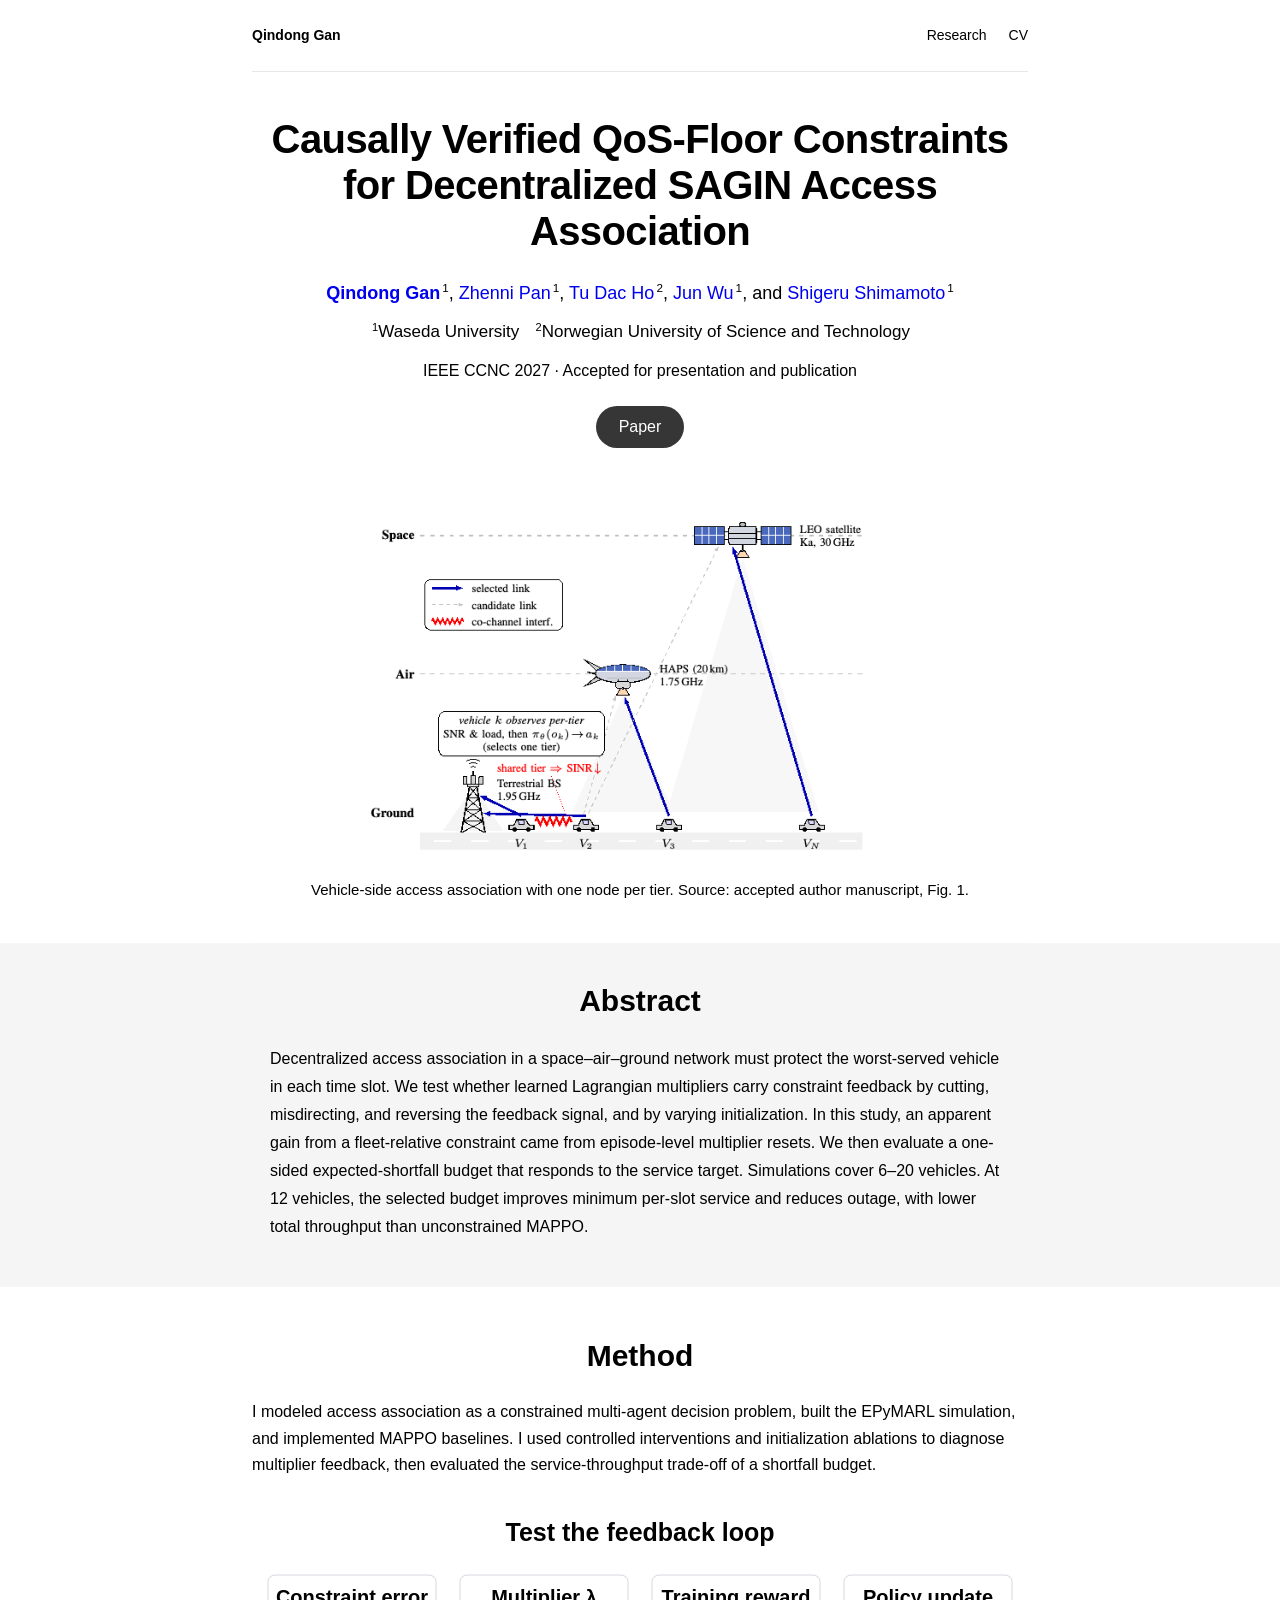
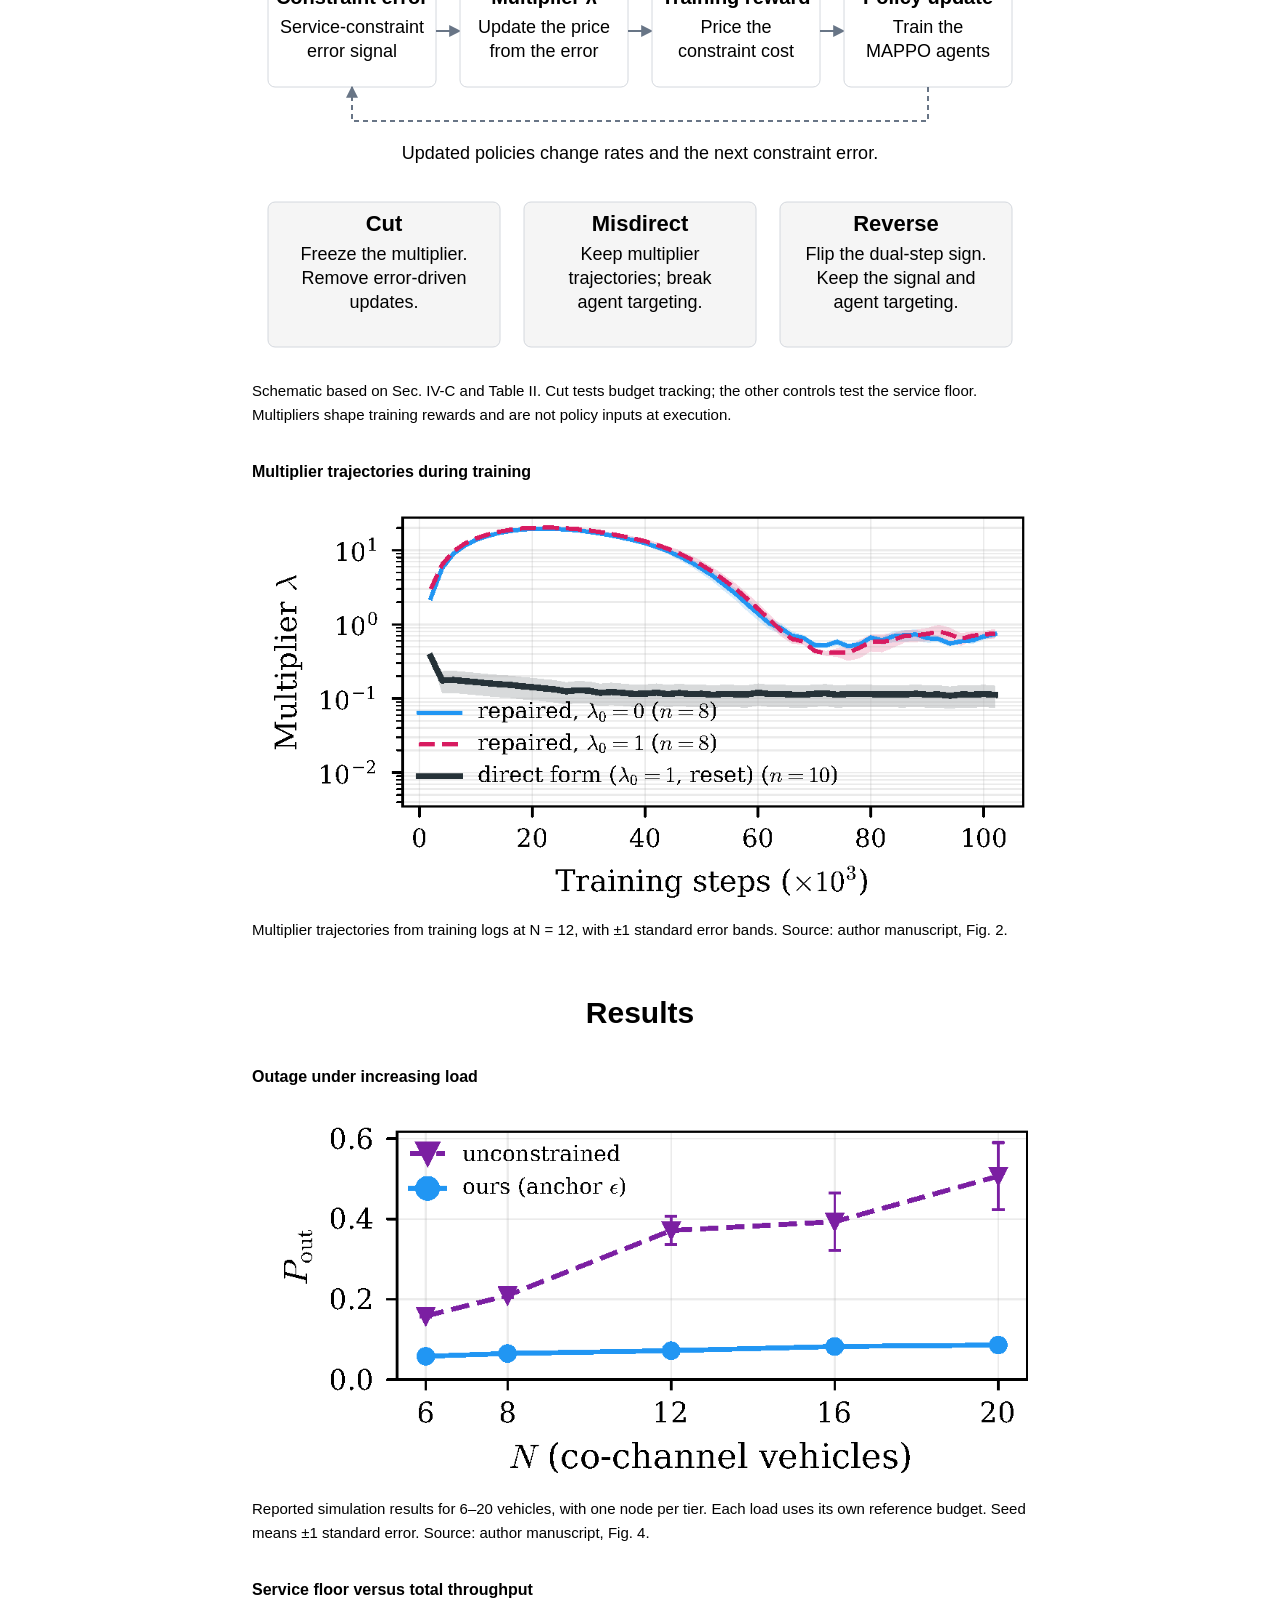
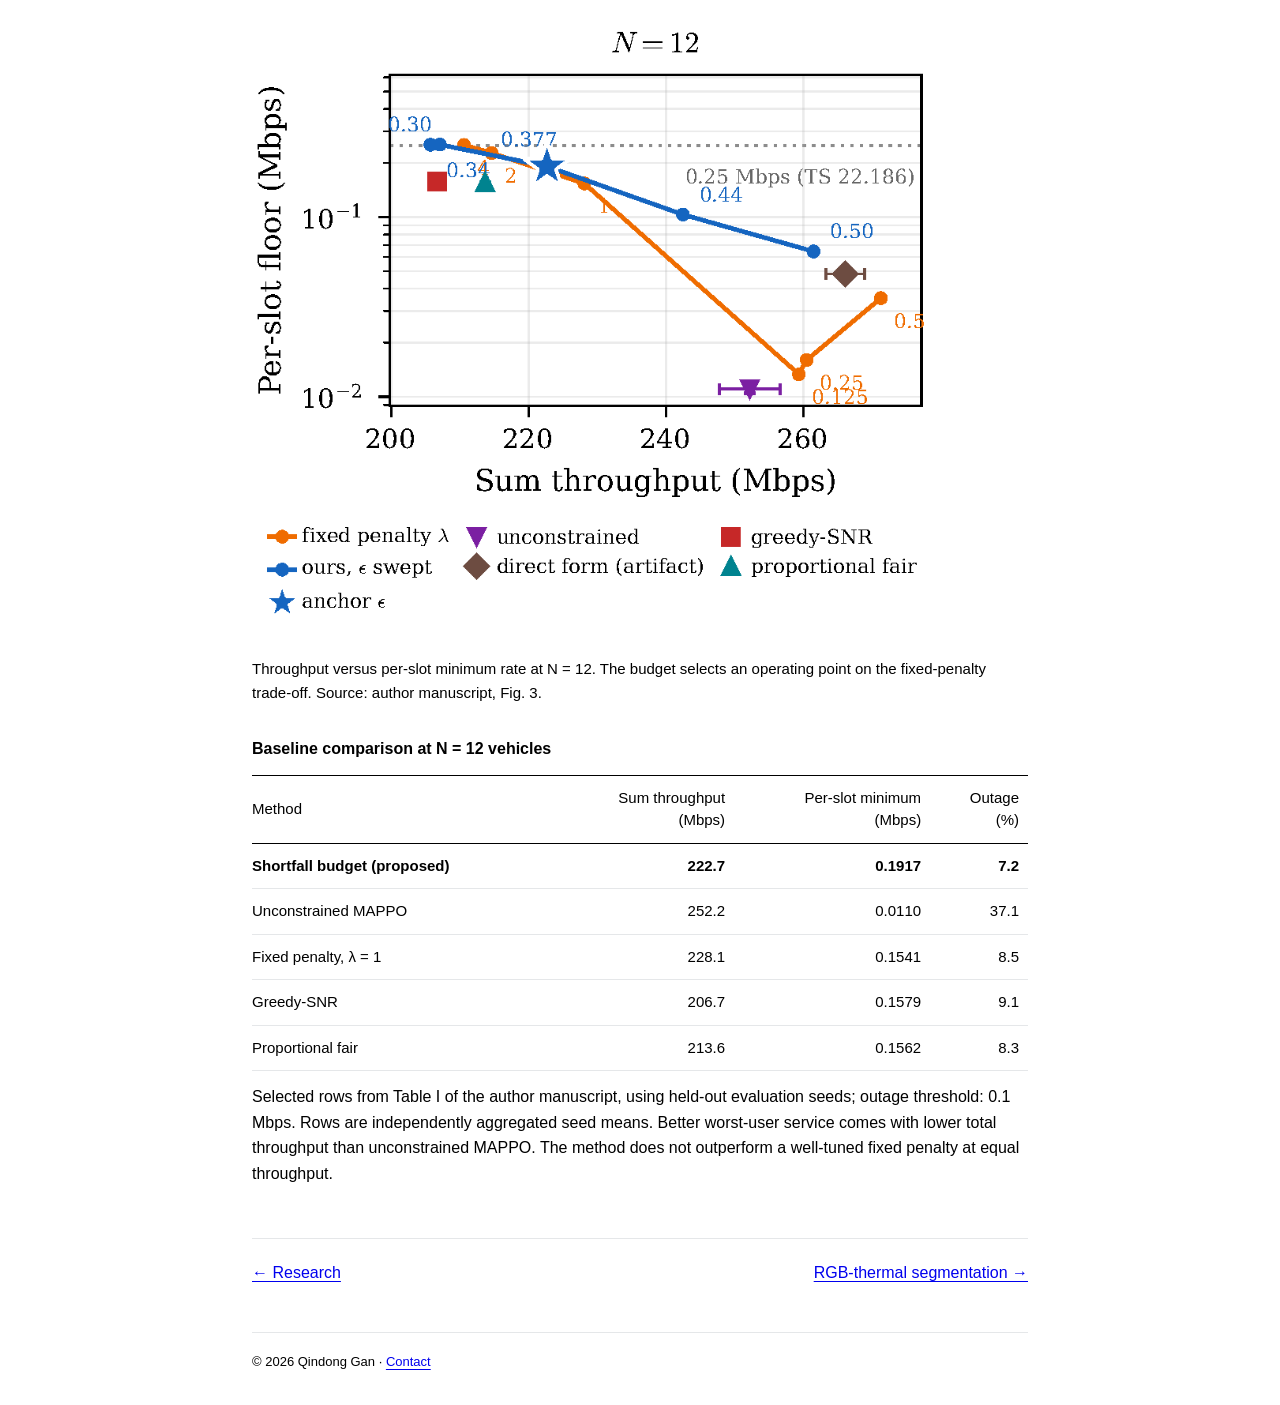
==== projects/constraint-feedback.html @ e1d9bfa5 "Publish Qindong Gan's Website" ====
<!DOCTYPE html>
<html lang="en">
<head>
<meta charset="utf-8">
<meta name="viewport" content="width=device-width, initial-scale=1">
<meta name="description" content="Qindong Gan's accepted IEEE CCNC 2027 study tests constraint feedback in multi-agent learning and evaluates a one-sided service-shortfall budget for SAGIN access association.">
<title>Causally Verified QoS-Floor Constraints for Decentralized SAGIN Access Association | Qindong Gan's Website</title>
<link rel="icon" href="../assets/favicon.svg" type="image/svg+xml">
<meta property="og:type" content="website">
<meta property="og:locale" content="en_US">
<meta property="og:title" content="Causally Verified QoS-Floor Constraints for Decentralized SAGIN Access Association | Qindong Gan's Website">
<meta property="og:description" content="Qindong Gan's accepted IEEE CCNC 2027 study tests constraint feedback in multi-agent learning and evaluates a one-sided service-shortfall budget for SAGIN access association.">
<meta property="og:url" content="https://ganqindong.github.io/projects/constraint-feedback.html">
<meta property="og:image" content="https://ganqindong.github.io/assets/projects/ccnc-system.png">
<meta property="og:image:alt" content="Satellite, aerial, and ground access links in the SAGIN simulation">
<meta property="og:image:width" content="720">
<meta property="og:image:height" content="450">
<link rel="stylesheet" href="../assets/site.css?v=20261008-polish">
</head>
<body>
<a class="skip-link" href="#project-content">Skip to project</a>
<div class="page detail-page">
<nav class="site-nav" aria-label="Main navigation"><a class="home-link" href="../">Qindong Gan</a><div class="nav-links"><a href="../#research">Research</a><a href="../Qindong_Gan_CV.pdf">CV</a></div></nav>
<main id="project-content">
<article class="project" id="ccnc-project" aria-labelledby="ccnc-title">
<header class="project-hero">
<h1 id="ccnc-title">Causally Verified QoS-Floor Constraints for Decentralized SAGIN Access Association</h1>
<p class="authors"><a href="../"><strong>Qindong Gan</strong></a><sup>1</sup>, <a href="https://www.csce.waseda.ac.jp/teacher/zhenni-pan">Zhenni Pan</a><sup>1</sup>, <a href="https://www.ntnu.edu/employees/tu.d.ho">Tu Dac Ho</a><sup>2</sup>, <a href="https://waseda.elsevierpure.com/ja/persons/jun-wu/">Jun Wu</a><sup>1</sup>, and <a href="https://www.shimamotolab.sci.waseda.ac.jp/shigeru-shimamoto/">Shigeru Shimamoto</a><sup>1</sup></p>
<p class="institutions"><sup>1</sup>Waseda University &nbsp; <sup>2</sup>Norwegian University of Science and Technology</p>
<p class="meta">IEEE CCNC 2027 · Accepted for presentation and publication</p>
<nav class="project-links" aria-label="Paper resources"><a href="../papers/ccnc2027-author-manuscript.pdf">Paper</a></nav>
</header>
<figure class="visual network project-teaser"><a href="../assets/projects/ccnc-system.png" aria-label="Enlarge the SAGIN system diagram"><img src="../assets/projects/ccnc-system.png" alt="Vehicles choose between a LEO satellite, an aerial platform, and a terrestrial base station; vehicles sharing a tier interfere." width="720" height="450"></a><figcaption>Vehicle-side access association with one node per tier. Source: accepted author manuscript, Fig. 1.</figcaption></figure>
<section class="abstract-band" aria-labelledby="abstract"><div class="abstract-inner">
<h2 id="abstract">Abstract</h2>
<p>Decentralized access association in a space–air–ground network must protect the worst-served vehicle in each time slot. We test whether learned Lagrangian multipliers carry constraint feedback by cutting, misdirecting, and reversing the feedback signal, and by varying initialization. In this study, an apparent gain from a fleet-relative constraint came from episode-level multiplier resets. We then evaluate a one-sided expected-shortfall budget that responds to the service target. Simulations cover 6–20 vehicles. At 12 vehicles, the selected budget improves minimum per-slot service and reduces outage, with lower total throughput than unconstrained MAPPO.</p>
</div></section>
<section class="project-section" aria-labelledby="method">
<h2 id="method">Method</h2>
<p>I modeled access association as a constrained multi-agent decision problem, built the EPyMARL simulation, and implemented MAPPO baselines. I used controlled interventions and initialization ablations to diagnose multiplier feedback, then evaluated the service-throughput trade-off of a shortfall budget.</p>
<figure class="visual"><a href="../assets/projects/ccnc-feedback-workflow.svg" aria-label="Enlarge the constraint-feedback schematic"><picture><source media="(max-width: 560px)" srcset="../assets/projects/ccnc-feedback-workflow-mobile.svg" width="380" height="930"><img src="../assets/projects/ccnc-feedback-workflow.svg" alt="Constraint errors update multiplier prices, which shape training rewards and policy updates. Cut removes error-driven updates; Misdirect breaks agent targeting while preserving multiplier trajectories; Reverse flips the dual-step sign." width="776" height="456"></picture></a><figcaption>Schematic based on Sec. IV-C and Table II. Cut tests budget tracking; the other controls test the service floor. Multipliers shape training rewards and are not policy inputs at execution.</figcaption></figure>
<figure class="visual"><span class="visual-label">Multiplier trajectories during training</span><a href="../assets/projects/ccnc-feedback.png" aria-label="Enlarge multiplier trajectories"><img src="../assets/projects/ccnc-feedback.png" loading="lazy" alt="Training-log multiplier trajectories for two initializations of the repaired mechanism and the direct formulation." width="1066" height="558"></a><figcaption>Multiplier trajectories from training logs at N = 12, with ±1 standard error bands. Source: author manuscript, Fig. 2.</figcaption></figure>
</section>
<section class="project-section" aria-labelledby="results">
<h2 id="results">Results</h2>
<figure class="visual"><span class="visual-label">Outage under increasing load</span><a href="../assets/projects/ccnc-outage.png" aria-label="Enlarge outage versus vehicle count"><img src="../assets/projects/ccnc-outage.png" loading="lazy" alt="Reported outage at a 0.1 Mbps threshold for 6 to 20 vehicles, comparing unconstrained MAPPO with the shortfall-budget policy; error bars show one standard error." width="1070" height="525"></a><figcaption>Reported simulation results for 6–20 vehicles, with one node per tier. Each load uses its own reference budget. Seed means ±1 standard error. Source: author manuscript, Fig. 4.</figcaption></figure>
<figure class="visual"><span class="visual-label">Service floor versus total throughput</span><a href="../assets/projects/ccnc-tradeoff.png" aria-label="Enlarge the throughput and service-floor trade-off"><img src="../assets/projects/ccnc-tradeoff.png" loading="lazy" alt="Sum throughput versus per-slot minimum rate, comparing budget settings, fixed penalties, unconstrained MAPPO, greedy SNR, and proportional fairness at 12 vehicles." width="983" height="795"></a><figcaption>Throughput versus per-slot minimum rate at N = 12. The budget selects an operating point on the fixed-penalty trade-off. Source: author manuscript, Fig. 3.</figcaption></figure>
<div id="ccnc-results" class="result-table-wrap"><table class="result-table ccnc-table"><caption>Baseline comparison at N = 12 vehicles</caption><thead><tr><th scope="col">Method</th><th scope="col">Sum throughput<br>(Mbps)</th><th scope="col">Per-slot minimum<br>(Mbps)</th><th scope="col">Outage<br>(%)</th></tr></thead><tbody>
<tr class="focus-row"><th scope="row">Shortfall budget (proposed)</th><td data-label="Throughput (Mbps)">222.7</td><td data-label="Per-slot min. (Mbps)">0.1917</td><td data-label="Outage (%)">7.2</td></tr>
<tr><th scope="row">Unconstrained MAPPO</th><td data-label="Throughput (Mbps)">252.2</td><td data-label="Per-slot min. (Mbps)">0.0110</td><td data-label="Outage (%)">37.1</td></tr>
<tr><th scope="row">Fixed penalty, λ = 1</th><td data-label="Throughput (Mbps)">228.1</td><td data-label="Per-slot min. (Mbps)">0.1541</td><td data-label="Outage (%)">8.5</td></tr>
<tr><th scope="row">Greedy-SNR</th><td data-label="Throughput (Mbps)">206.7</td><td data-label="Per-slot min. (Mbps)">0.1579</td><td data-label="Outage (%)">9.1</td></tr>
<tr><th scope="row">Proportional fair</th><td data-label="Throughput (Mbps)">213.6</td><td data-label="Per-slot min. (Mbps)">0.1562</td><td data-label="Outage (%)">8.3</td></tr>
</tbody></table></div>
<p class="result-note">Selected rows from Table I of the author manuscript, using held-out evaluation seeds; outage threshold: 0.1 Mbps. Rows are independently aggregated seed means. Better worst-user service comes with lower total throughput than unconstrained MAPPO. The method does not outperform a well-tuned fixed penalty at equal throughput.</p>

</section>
</article>
<nav class="detail-next" aria-label="More projects"><a href="../#research">← Research</a><a href="rgb-thermal.html">RGB-thermal segmentation →</a></nav>
</main>
<footer><p>© 2026 Qindong Gan · <a href="mailto:ganqindong@fuji.waseda.jp">Contact</a></p></footer>
</div>
</body>
</html>
---- assets/site.css ----
:root{color-scheme:light;--ink:#000;--muted:var(--ink);--link:#0000ee;--rule:#e5e7e9}
*{box-sizing:border-box}
html{scroll-behavior:auto}
body{margin:0;background:#fff;color:var(--ink);font:16px/1.65 Arial,Helvetica,sans-serif;-webkit-font-smoothing:antialiased}
a{color:var(--link);text-decoration:underline;text-underline-offset:3px}
a:hover{text-decoration-thickness:2px}
a:focus-visible{outline:2px solid var(--link);outline-offset:5px}
img{display:block;max-width:100%;height:auto}
p{margin:0 0 14px}
h1,h2{font-family:Arial,Helvetica,sans-serif;font-weight:700;font-style:normal}
em,i{font-style:normal}
strong{font-weight:700}
h1{margin:0 0 12px;font-size:32px;line-height:1.25;letter-spacing:-.3px}
h2{margin:0 0 22px;font-size:24px;line-height:1.25;letter-spacing:0}
h3{margin:0 0 7px;font-size:18px;line-height:1.45;font-weight:600}
section{margin:0 0 50px;scroll-margin-top:28px}
.page{width:100%;max-width:840px;margin:auto;padding:0 32px}
.site-nav{display:flex;justify-content:space-between;align-items:center;gap:20px;padding:24px 0;font-size:14px}
.site-nav .home-link{color:var(--ink);font-weight:700;white-space:nowrap}
.site-nav a,.project-row h3 a{text-decoration:none}
.site-nav a:hover,.project-row h3 a:hover,.project-row h3 a:focus-visible{text-decoration:underline}
.nav-links{display:flex;flex-wrap:wrap;gap:22px}
.nav-links a{color:var(--ink)}
.skip-link{position:absolute;left:16px;top:-80px;background:#fff;padding:10px;z-index:20}
.skip-link:focus{top:8px}
.intro{display:grid;grid-template-columns:minmax(0,1fr) 182px;gap:40px;align-items:start;padding:28px 0 38px}
.role{font-size:16px;color:var(--muted);margin-bottom:15px}
.bio p{line-height:1.65}
.bio a{white-space:nowrap}
.availability{font-size:16px;color:var(--muted)}
.contact-links{display:flex;flex-wrap:wrap;gap:0;font-size:16px;margin-top:18px}
.contact-links a+a::before{content:"/";display:inline-block;color:var(--ink);margin:0 12px}
.portrait{width:182px;height:208px;overflow:hidden;margin-top:5px;border-radius:3px}
.portrait img{width:100%;height:100%;object-fit:cover;transform:scale(2.0);transform-origin:50% 34%}
.publication{padding-bottom:1px}
.publication h3{font-size:18px;line-height:1.4;max-width:810px;margin-bottom:6px}
.publication .authors{font-size:15px;margin-bottom:4px}
.publication .venue{font-size:15px;color:var(--muted);margin-bottom:8px}
.inline-links{display:flex;flex-wrap:wrap;gap:16px;font-size:16px}
.project-list{display:grid;gap:40px}
.project-row{display:grid;grid-template-columns:180px minmax(0,1fr);gap:28px;align-items:start}
.project-thumb{display:flex;align-items:center;justify-content:center;height:140px;width:180px;overflow:hidden}
.project-thumb img{width:100%;height:100%;object-fit:contain}
.project-thumb.scene img{object-fit:cover}
.project-thumb:hover{outline:2px solid var(--link);outline-offset:4px}
.project-row h3 a{color:var(--ink)}
.project-row p{font-size:16px;line-height:1.6;margin-bottom:8px}
.project-row .meta{font-size:15px;color:var(--muted);margin-bottom:7px}
.project-row .inline-links{font-size:15px;gap:16px}
.education-list{display:grid;gap:21px}
.education-grid{display:grid;grid-template-columns:minmax(0,1fr) 220px;gap:32px;align-items:start}
.education-item{display:grid;grid-template-columns:1fr auto;gap:8px 24px}
.education-item h3{font-size:16px;margin:0}
.education-item .date{font-size:15px;color:var(--muted);white-space:nowrap}
.education-item p{grid-column:1/-1;font-size:16px;color:var(--muted);margin:0}
.education-item .education-context{font-size:14px}
.education-links{margin-top:19px}
.materials-note{font-size:14px;color:var(--muted);line-height:1.55;margin:7px 0 0}
.english-scores{padding-left:24px;border-left:1px solid var(--rule)}
.english-scores h3{font-size:16px;margin-bottom:9px}
.test-total{font-size:16px;margin:0 0 2px}
.test-total strong{margin-left:8px;font-weight:600}
.test-speaking{font-size:15px;margin:4px 0 6px}
.test-date{font-size:14px;color:var(--muted);margin:0}
.activity-list{display:grid;gap:22px}
.activity-item h3{font-size:16px;margin-bottom:5px;font-weight:600}
.activity-meta{font-size:15px;color:var(--muted);margin:0}
.activity-award{font-size:15px;margin:4px 0 0}
footer{border-top:1px solid var(--rule);padding:19px 0 28px;color:var(--muted);font-size:13px;line-height:1.6;margin-top:45px}
footer p{margin:0 0 4px}
footer a{color:var(--link)}
.detail-page{max-width:840px}
.detail-page .site-nav{border-bottom:1px solid var(--rule)}
.project{padding-top:44px}
.project-hero{text-align:center;margin:0 0 30px}
.project h1{font-size:40px;line-height:1.15;letter-spacing:-.6px;margin:0 auto 23px}
.project .meta{font-size:16px;color:var(--ink);margin:12px 0 0;line-height:1.6}
.project .institutions{font-size:17px;line-height:1.6;margin:9px 0}
.project p{font-size:16px}
.project .authors{font-size:18px;margin:0;line-height:1.8}
.project .authors a{text-decoration:none;white-space:nowrap}
.project .authors a:hover{text-decoration:underline}
.project sup{font-size:.65em;margin-left:2px}
.project-links{display:flex;justify-content:center;flex-wrap:wrap;gap:12px;font-size:16px;margin:23px 0 0}
.project-links a{display:inline-flex;align-items:center;justify-content:center;min-height:42px;padding:8px 23px;border-radius:100px;background:#363636;color:#fff;text-decoration:none;line-height:1.5}
.project-links a:hover{background:#000}
.project-section{margin:0 0 52px}
.project h2{margin:0 0 25px;font-size:30px;text-align:center}
.project h3{font-size:20px;margin:35px 0 16px}
.abstract-band{padding:39px 0 32px;margin:0 0 50px;background:#f5f5f5;box-shadow:0 0 0 100vmax #f5f5f5;clip-path:inset(0 -100vmax)}
.abstract-inner{max-width:740px;margin:auto}
.abstract-inner p{line-height:1.75}
.project .abstract-inner .result-note{font-size:16px}
.visual{margin:32px 0;min-width:0}
.visual-label{display:block;font-size:16px;font-weight:600;margin-bottom:13px}
.visual>a{display:block}
.visual img{width:100%;height:auto;object-fit:contain}
.visual.network img{max-height:385px}
.visual picture{display:block}
.visual figcaption{color:var(--ink);font-size:15px;line-height:1.6;margin-top:13px}
.project-teaser{margin:32px 0 41px}
.project-teaser figcaption{text-align:center}
.teaser-pair{display:grid;grid-template-columns:1fr 1fr;gap:20px}
.teaser-pair .visual-label{text-align:center}
.teaser-pair a{display:block}
.visual-grid{display:grid;grid-template-columns:1fr 1fr;gap:24px}
.visual-grid .visual{margin:17px 0 20px}
.visual-grid .visual img{height:244px;object-fit:contain}
.workflow{list-style:none;display:grid;grid-template-columns:repeat(4,minmax(0,1fr));gap:22px;margin:24px 0 14px;padding:0}
.workflow li{position:relative;padding:14px;border:1px solid var(--rule);font-size:15px;line-height:1.5}
.workflow li:not(:last-child)::after{content:"→";position:absolute;right:-21px;top:50%;transform:translateY(-50%);font-size:20px}
.workflow strong{display:block;font-size:16px;color:var(--ink);margin-bottom:6px}
.result-note,.team-note{font-size:15px;color:var(--muted);line-height:1.6}
.key-finding{font-size:16px;padding-left:17px;border-left:2px solid var(--rule);margin-top:22px}
.result-table-wrap{overflow-x:auto;margin:32px 0 13px;scroll-margin-top:24px}
.result-table{width:100%;border-collapse:collapse;min-width:550px;font-size:15px;line-height:1.5}
.result-table caption{text-align:left;font-weight:600;padding:0 0 14px;font-size:16px}
.result-table th,.result-table td{text-align:right;padding:11px 9px;border-bottom:1px solid var(--rule);white-space:nowrap}
.result-table th:first-child,.result-table td:first-child{text-align:left;white-space:normal;padding-left:0}
.result-table thead th{border-top:1px solid var(--ink);border-bottom:1px solid var(--ink);font-weight:500}
.result-table tbody th{font-weight:400}
.result-table .focus-row th,.result-table .focus-row td{font-weight:600}
.section-year{color:var(--muted);font-size:.75em}
.rgbt-metrics{min-width:0}
.rgbt-metrics .metric-scope{display:block;color:var(--muted);font-size:14px;margin-top:3px}
.experiments{margin:31px 0;padding-top:18px;border-top:1px solid var(--rule)}
.experiments summary{cursor:pointer;font-size:16px;color:var(--link)}
.detail-next{display:flex;flex-wrap:wrap;justify-content:space-between;gap:20px;margin-top:41px;padding-top:21px;border-top:1px solid var(--rule);font-size:16px}
@media(max-width:720px){
  .page{padding:0 26px}
  .intro{grid-template-columns:minmax(0,1fr) 150px;gap:30px}
  .portrait{width:150px;height:177px}
  h1{font-size:32px}
  .project-row{grid-template-columns:170px minmax(0,1fr);gap:23px}
  .project-thumb{width:170px;height:130px}
  .education-grid{grid-template-columns:1fr;gap:24px}
  .english-scores{padding:18px 0 0;border-left:0;border-top:1px solid var(--rule);max-width:350px}
}
@media(max-width:560px){
  .page{padding:0 22px}
  .site-nav{padding:21px 0 17px;gap:12px;font-size:14px}
  .nav-links{gap:16px}
  .intro{grid-template-columns:1fr 111px;gap:8px 19px;padding-top:26px;padding-bottom:35px}
  .intro-copy{display:contents}
  .intro h1{grid-column:1;grid-row:1;font-size:28px;align-self:end;margin-bottom:3px}
  .intro .role{grid-column:1;grid-row:2;font-size:14px;margin-bottom:0;align-self:start}
  .portrait{grid-column:2;grid-row:1/3;width:111px;height:131px;margin-top:0}
  .bio{grid-column:1/-1;grid-row:3;margin-top:17px;font-size:16px}
  .availability{font-size:16px}
  .contact-links{font-size:16px;margin-top:18px}
  .contact-links a+a::before{margin:0 9px}
  h2{font-size:22px;margin-bottom:21px}
  section{margin-bottom:37px}
  .publication .authors,.publication .venue{font-size:15px}
  .project-list{gap:30px}
  .project-row{grid-template-columns:105px minmax(0,1fr);gap:14px 17px}
  .project-row>div{display:contents}
  .project-row .project-thumb{grid-column:1;grid-row:1}
  .project-row h3{grid-column:2;grid-row:1;align-self:center}
  .project-row p,.project-row .inline-links{grid-column:1/-1}
  .project-thumb{width:105px;height:103px;margin-top:4px}
  .project-row h3{font-size:18px;line-height:1.4}
  .publication h3{font-size:18px}
  .project-row .meta{font-size:15px}
  .project-row p{font-size:16px;line-height:1.55}
  .project-row .inline-links{font-size:15px;gap:12px}
  .education-item{grid-template-columns:1fr;gap:3px}
  .education-item h3{font-size:16px}
  .education-item .date{grid-row:2}
  .education-item p{grid-row:auto;font-size:16px}
  .project{padding-top:29px}
  .project h1{font-size:29px;line-height:1.2;letter-spacing:-.3px;margin-bottom:20px}
  .project .meta{font-size:15px}
  .project .authors{font-size:17px}
  .project .institutions{font-size:16px}
  .project h2{font-size:26px;margin-bottom:21px}
  .project-links{gap:9px;margin-top:20px}
  .project-links a{font-size:15px;padding:8px 17px}
  .project-teaser{margin:28px 0 34px}
  .abstract-band{padding:32px 0 24px;margin-bottom:38px}
  .project-section{margin-bottom:39px}
  .teaser-pair{gap:12px}
  .teaser-pair .visual-label{font-size:15px}
  .project p{font-size:16px}
  .project .result-note,.project .team-note{font-size:15px}
  .visual-grid{grid-template-columns:1fr;gap:0}
  .visual-grid .visual img{height:auto}
  .workflow{grid-template-columns:1fr;gap:24px}
  .workflow li:not(:last-child)::after{content:"↓";right:auto;left:50%;top:auto;bottom:-26px;transform:translateX(-50%)}
  .detail-page .nav-links{gap:13px}
  .rgbt-metrics{font-size:14px}
  .rgbt-metrics th,.rgbt-metrics td{padding:10px 5px}
  .rgbt-metrics .metric-scope{font-size:14px}
  .ccnc-table{display:block;min-width:0}
  .ccnc-table caption{display:block;width:100%}
  .ccnc-table thead{position:absolute;width:1px;height:1px;overflow:hidden;clip-path:inset(50%);white-space:nowrap}
  .ccnc-table tbody{display:block;border-top:1px solid var(--ink)}
  .ccnc-table tbody tr{display:grid;grid-template-columns:repeat(3,minmax(0,1fr));gap:0 12px;padding:12px 0;border-bottom:1px solid var(--rule)}
  .ccnc-table tbody th{grid-column:1/-1;padding:0 0 7px;font-weight:500;border:0}
  .ccnc-table tbody td{padding:0;text-align:left;white-space:normal;border:0}
  .ccnc-table tbody td::before{content:attr(data-label);display:block;min-height:3em;margin-bottom:3px;font-size:13px;line-height:1.5;font-weight:400;color:var(--muted)}
  .ccnc-table .focus-row th{font-weight:600}
}
@media(prefers-reduced-motion:reduce){html{scroll-behavior:auto}}
@media(max-width:380px){
  .site-nav{gap:8px}
  .nav-links{gap:8px;flex-wrap:nowrap}
  .publication h3{grid-column:1/-1;grid-row:1}
  .publication .project-thumb{grid-column:1/-1;grid-row:2;width:100%;height:160px;margin-top:0}
}

/* Robot capstone media */
.robot-demos.visual-grid .visual.camera-replay img{width:224px;height:224px;margin:10px auto;object-fit:contain}
.robot-project .replay-toggle{display:block;margin:10px auto 0;padding:4px 8px;border:0;background:transparent;color:var(--link);font:15px/1.5 Arial,Helvetica,sans-serif;cursor:pointer;text-decoration:underline;text-underline-offset:3px}
.robot-project .replay-toggle:focus-visible{outline:2px solid var(--link);outline-offset:3px}
.robot-project .robot-video video{display:block;width:100%;height:auto;background:#f2f3f3}
.robot-context.visual-grid .visual img{height:auto}
.robot-project .robot-results img{height:290px;object-fit:contain}
.robot-project .place-fields{margin-top:27px}
@media(max-width:560px){.robot-project .robot-results img{height:auto}.robot-project .camera-replay{margin-top:24px}}

/* Robot capstone: explanatory animation and enlarged archived maps */
.robot-project .robot-workflow{margin:22px 0 18px}
.robot-project .robot-method{font-size:16px;color:var(--muted)}
.robot-demos.visual-grid .visual.arena-replay img{height:268px;object-fit:contain}
.robot-demos.visual-grid .visual.camera-replay img{margin:22px auto}
.robot-project .robot-field-heading{margin:26px 0 12px;font-size:20px}
.robot-project .robot-field-key{font-size:16px;color:var(--muted)}
.robot-project .robot-cell-cards{gap:35px}
.robot-project .robot-cell-cards .visual{margin:15px 0 20px}
.robot-project .cell-map{position:relative;display:block;aspect-ratio:286 / 264;overflow:hidden}
.robot-project .cell-map img{position:absolute;top:-7.5757576%;left:0;width:500%;max-width:none;height:auto}
.robot-project .cell-41 img{transform:translateX(-20%)}
.robot-project .cell-42 img{transform:translateX(-40%)}
.robot-project .robot-outcome{font-size:16px;margin-top:8px}
.robot-project .platform-context{font-size:16px;margin-top:18px}
@media(max-width:560px){
 .robot-demos.visual-grid .visual.arena-replay img{height:auto}
 .robot-demos.visual-grid .visual.camera-replay img{margin:10px auto}
 .robot-project .robot-cell-cards{gap:0}
 .robot-project .robot-field-key,.robot-project .robot-outcome,.robot-project .robot-method{font-size:16px}
}

/* RGB-T: native labels stay readable independently of the image size. */
.comparison-scene{margin:30px 0 42px}
.project .comparison-scene h3{margin:0 0 20px;font-size:20px}
.comparison-inputs,.comparison-predictions{display:grid;gap:20px}
.comparison-inputs{grid-template-columns:repeat(2,minmax(0,1fr));margin-bottom:24px}
.comparison-predictions{grid-template-columns:repeat(3,minmax(0,1fr))}
.comparison-panel{min-width:0}
.comparison-panel .visual-label{text-align:center;font-size:16px;margin-bottom:10px}
.comparison-panel a{display:block}
.comparison-panel svg{display:block;width:100%;height:auto}
.comparison-key{display:flex;flex-wrap:wrap;gap:18px;margin:18px 0;font-size:16px}
.comparison-key span{display:inline-flex;align-items:center;gap:8px}
.comparison-key i{width:13px;height:13px;border-radius:2px}
@media(max-width:560px){
 .comparison-inputs{gap:12px}
 .comparison-predictions{grid-template-columns:1fr;gap:24px}
 .comparison-scene{margin-bottom:35px}
 .comparison-key{gap:12px;font-size:15px}
}
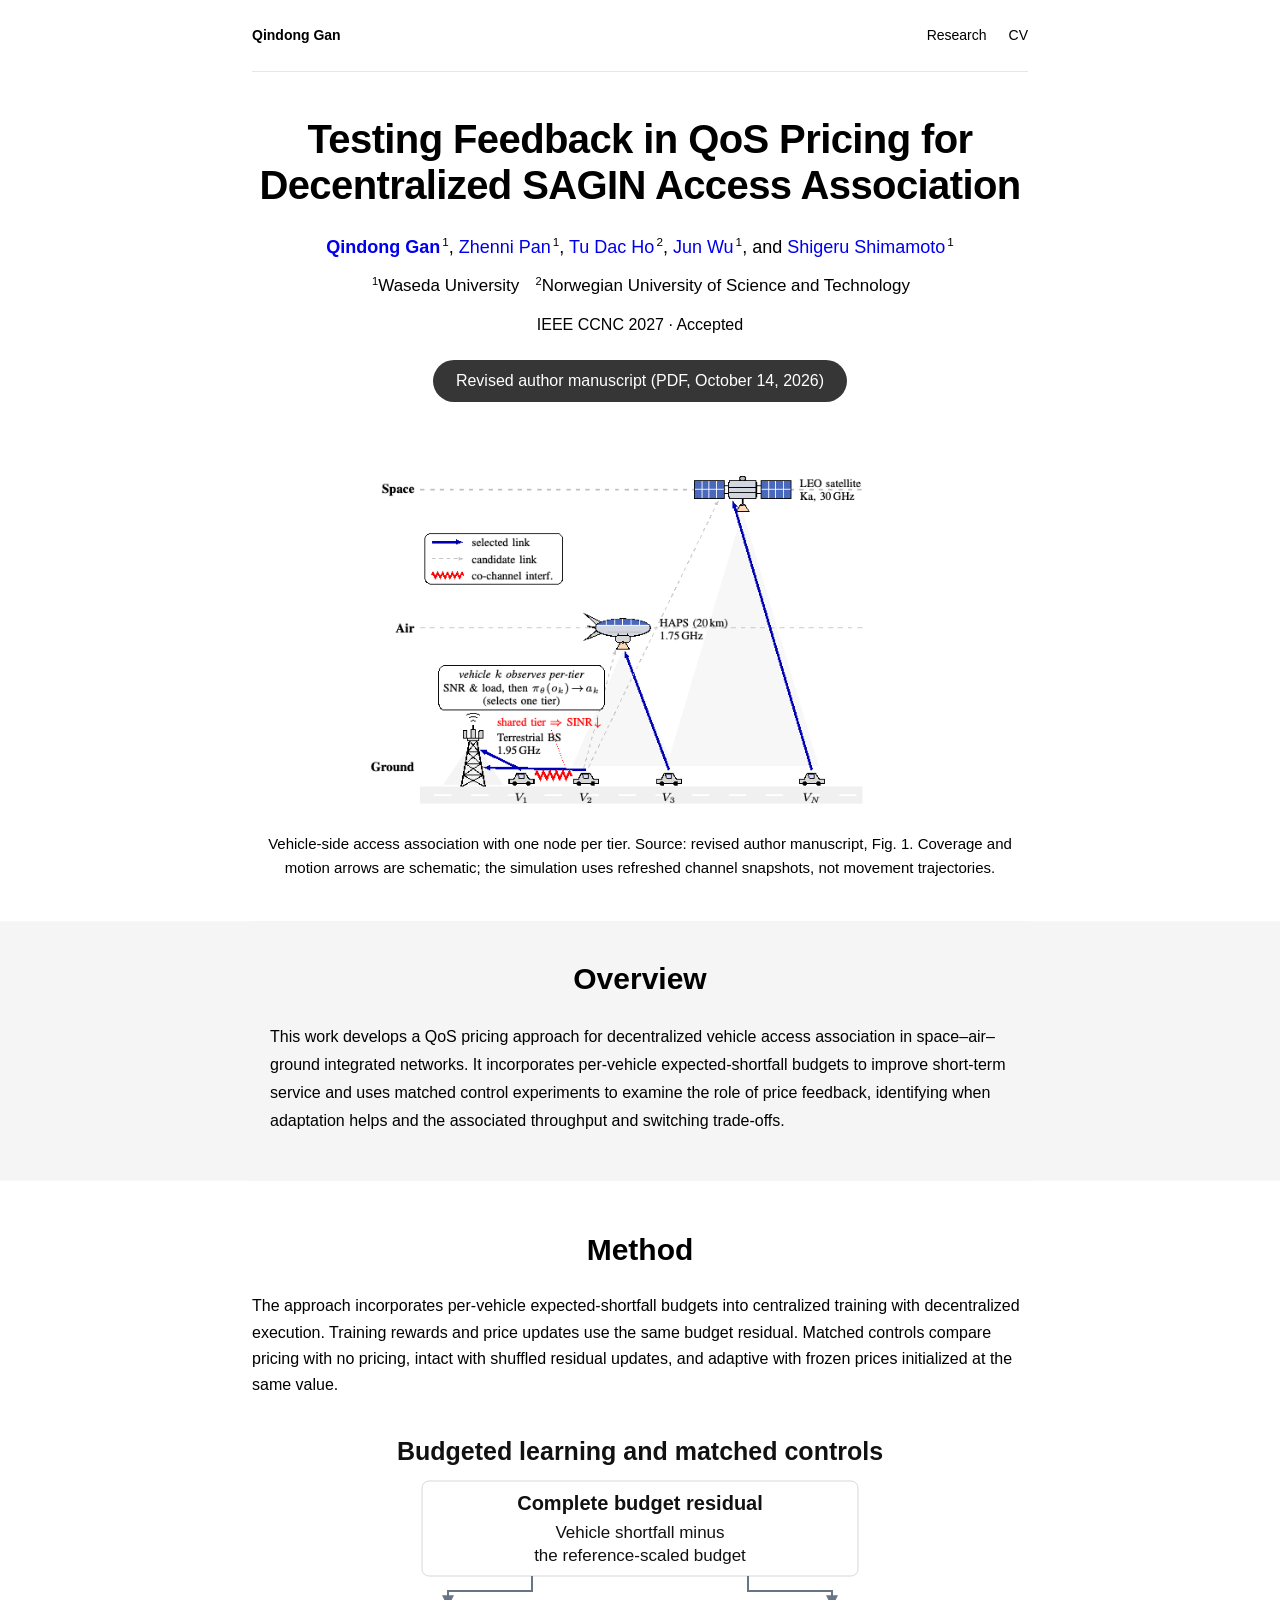
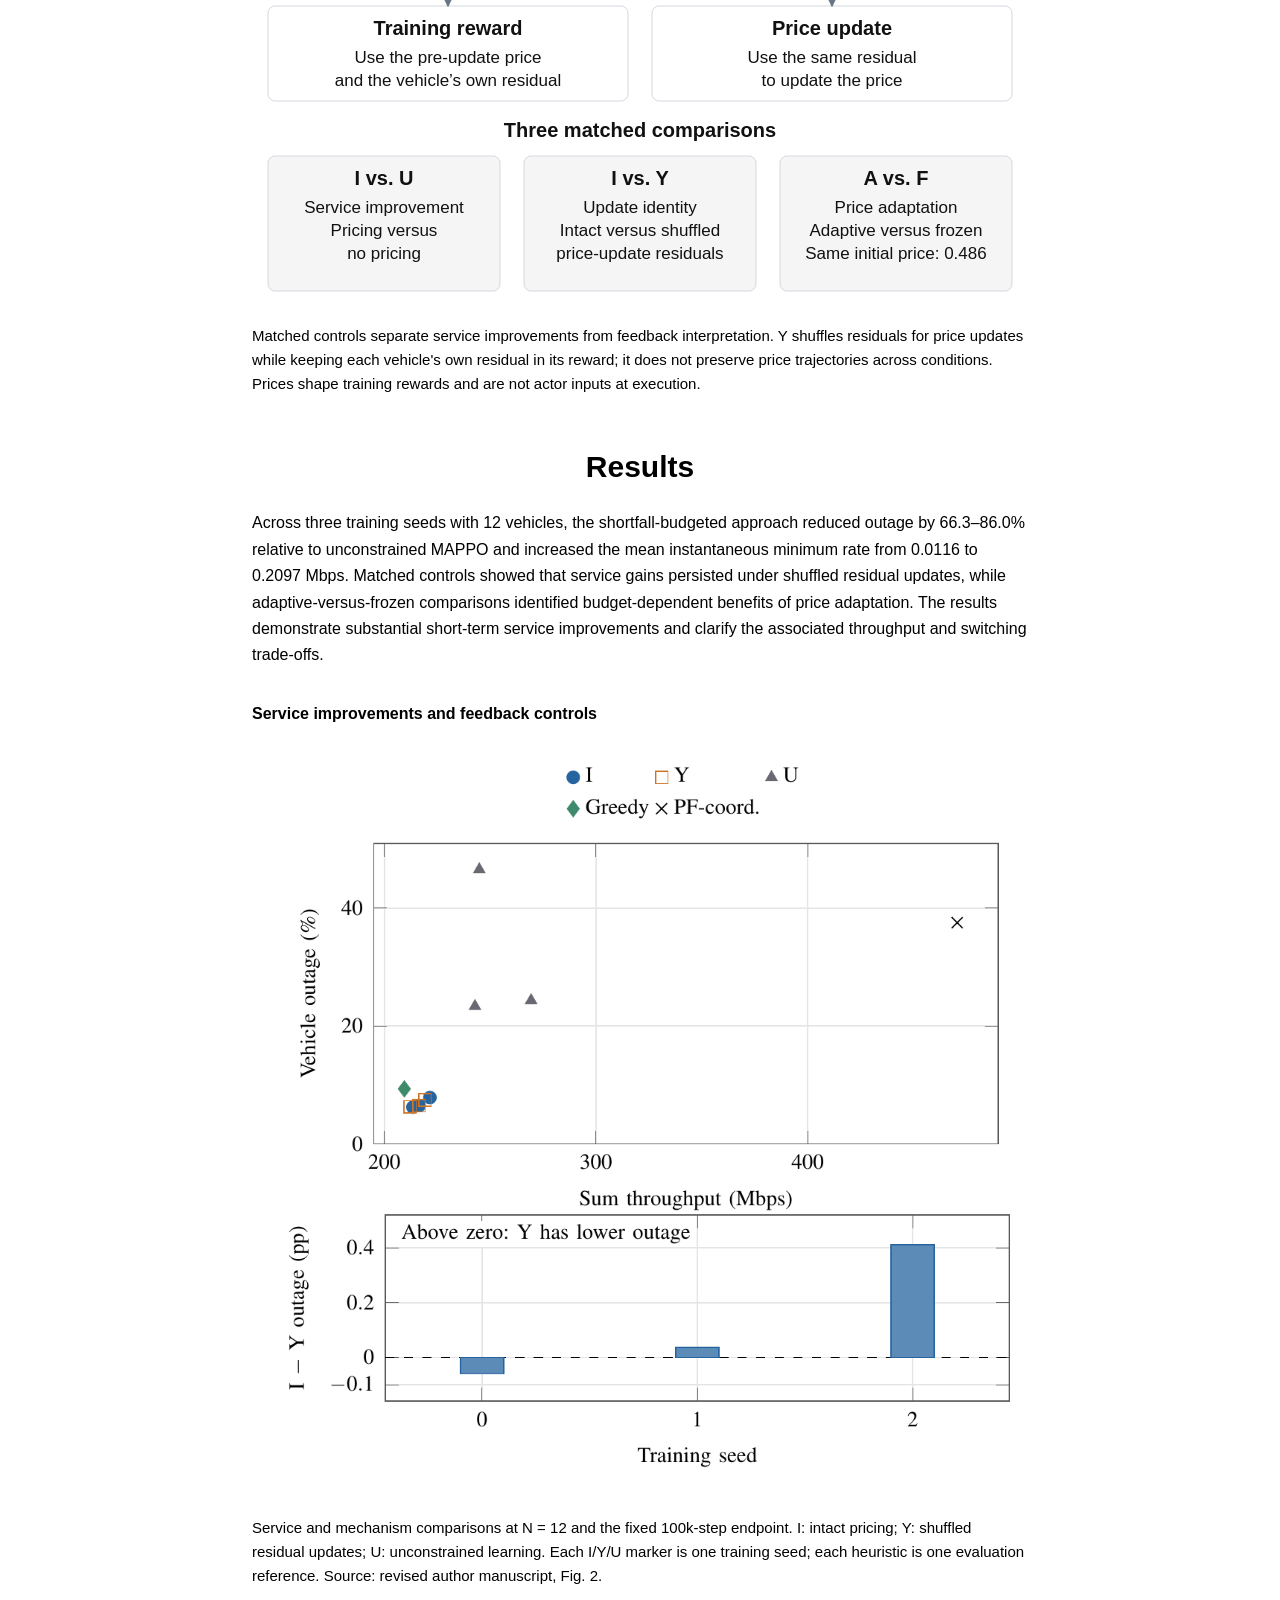
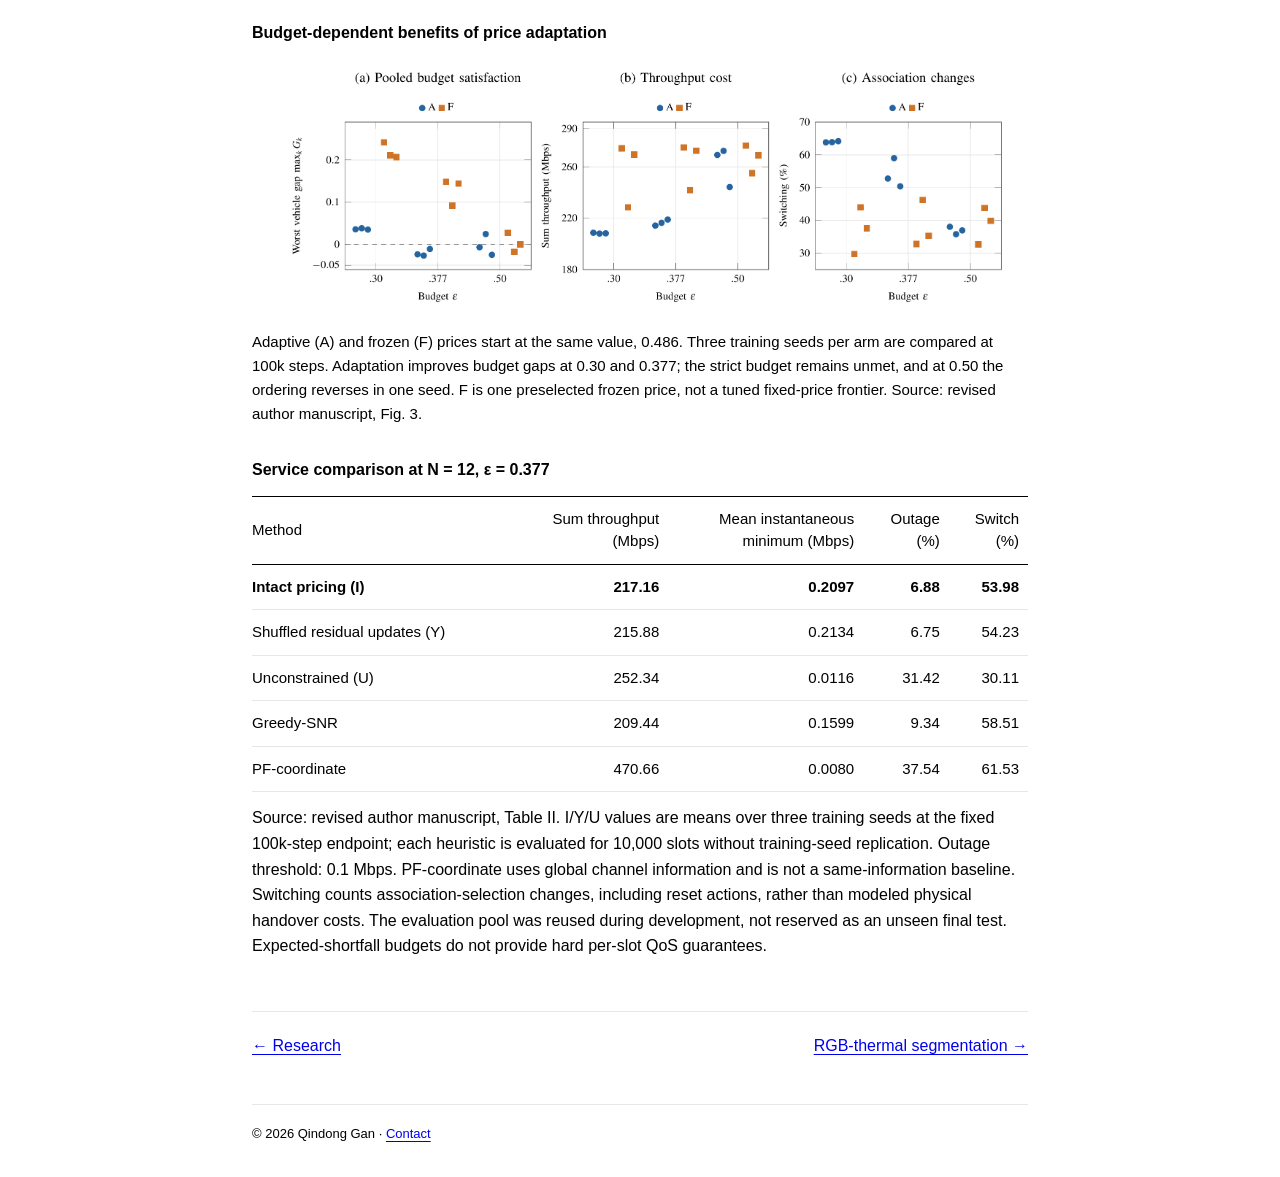
==== commit dbf42db2: "Update CCNC revised manuscript, research page and CV" ====
--- a/projects/constraint-feedback.html
+++ b/projects/constraint-feedback.html
@@ -3,13 +3,13 @@
 <head>
 <meta charset="utf-8">
 <meta name="viewport" content="width=device-width, initial-scale=1">
-<meta name="description" content="Qindong Gan's accepted IEEE CCNC 2027 study tests constraint feedback in multi-agent learning and evaluates a one-sided service-shortfall budget for SAGIN access association.">
-<title>Causally Verified QoS-Floor Constraints for Decentralized SAGIN Access Association | Qindong Gan's Website</title>
+<meta name="description" content="QoS pricing for decentralized SAGIN access association: per-vehicle expected-shortfall budgets, matched feedback controls, and service-throughput-switching trade-offs.">
+<title>Testing Feedback in QoS Pricing for Decentralized SAGIN Access Association | Qindong Gan's Website</title>
 <link rel="icon" href="../assets/favicon.svg" type="image/svg+xml">
 <meta property="og:type" content="website">
 <meta property="og:locale" content="en_US">
-<meta property="og:title" content="Causally Verified QoS-Floor Constraints for Decentralized SAGIN Access Association | Qindong Gan's Website">
-<meta property="og:description" content="Qindong Gan's accepted IEEE CCNC 2027 study tests constraint feedback in multi-agent learning and evaluates a one-sided service-shortfall budget for SAGIN access association.">
+<meta property="og:title" content="Testing Feedback in QoS Pricing for Decentralized SAGIN Access Association | Qindong Gan's Website">
+<meta property="og:description" content="QoS pricing for decentralized SAGIN access association: per-vehicle expected-shortfall budgets, matched feedback controls, and service-throughput-switching trade-offs.">
 <meta property="og:url" content="https://ganqindong.github.io/projects/constraint-feedback.html">
 <meta property="og:image" content="https://ganqindong.github.io/assets/projects/ccnc-system.png">
 <meta property="og:image:alt" content="Satellite, aerial, and ground access links in the SAGIN simulation">
@@ -24,41 +24,40 @@
 <main id="project-content">
 <article class="project" id="ccnc-project" aria-labelledby="ccnc-title">
 <header class="project-hero">
-<h1 id="ccnc-title">Causally Verified QoS-Floor Constraints for Decentralized SAGIN Access Association</h1>
+<h1 id="ccnc-title">Testing Feedback in QoS Pricing for Decentralized SAGIN Access Association</h1>
 <p class="authors"><a href="../"><strong>Qindong Gan</strong></a><sup>1</sup>, <a href="https://www.csce.waseda.ac.jp/teacher/zhenni-pan">Zhenni Pan</a><sup>1</sup>, <a href="https://www.ntnu.edu/employees/tu.d.ho">Tu Dac Ho</a><sup>2</sup>, <a href="https://waseda.elsevierpure.com/ja/persons/jun-wu/">Jun Wu</a><sup>1</sup>, and <a href="https://www.shimamotolab.sci.waseda.ac.jp/shigeru-shimamoto/">Shigeru Shimamoto</a><sup>1</sup></p>
 <p class="institutions"><sup>1</sup>Waseda University &nbsp; <sup>2</sup>Norwegian University of Science and Technology</p>
-<p class="meta">IEEE CCNC 2027 · Accepted for presentation and publication</p>
-<nav class="project-links" aria-label="Paper resources"><a href="../papers/ccnc2027-author-manuscript.pdf">Paper</a></nav>
+<p class="meta">IEEE CCNC 2027 · Accepted</p>
+<nav class="project-links" aria-label="Paper resources"><a href="../papers/ccnc2027-author-manuscript.pdf">Revised author manuscript (PDF, October 14, 2026)</a></nav>
 </header>
-<figure class="visual network project-teaser"><a href="../assets/projects/ccnc-system.png" aria-label="Enlarge the SAGIN system diagram"><img src="../assets/projects/ccnc-system.png" alt="Vehicles choose between a LEO satellite, an aerial platform, and a terrestrial base station; vehicles sharing a tier interfere." width="720" height="450"></a><figcaption>Vehicle-side access association with one node per tier. Source: accepted author manuscript, Fig. 1.</figcaption></figure>
+<figure class="visual network project-teaser"><a href="../assets/projects/ccnc-system.png" aria-label="Enlarge the SAGIN system diagram"><img src="../assets/projects/ccnc-system.png" alt="Vehicles choose between a LEO satellite, an aerial platform, and a terrestrial base station; vehicles sharing a tier interfere." width="720" height="450"></a><figcaption>Vehicle-side access association with one node per tier. Source: revised author manuscript, Fig. 1. Coverage and motion arrows are schematic; the simulation uses refreshed channel snapshots, not movement trajectories.</figcaption></figure>
 <section class="abstract-band" aria-labelledby="abstract"><div class="abstract-inner">
-<h2 id="abstract">Abstract</h2>
-<p>Decentralized access association in a space–air–ground network must protect the worst-served vehicle in each time slot. We test whether learned Lagrangian multipliers carry constraint feedback by cutting, misdirecting, and reversing the feedback signal, and by varying initialization. In this study, an apparent gain from a fleet-relative constraint came from episode-level multiplier resets. We then evaluate a one-sided expected-shortfall budget that responds to the service target. Simulations cover 6–20 vehicles. At 12 vehicles, the selected budget improves minimum per-slot service and reduces outage, with lower total throughput than unconstrained MAPPO.</p>
+<h2 id="abstract">Overview</h2>
+<p>This work develops a QoS pricing approach for decentralized vehicle access association in space–air–ground integrated networks. It incorporates per-vehicle expected-shortfall budgets to improve short-term service and uses matched control experiments to examine the role of price feedback, identifying when adaptation helps and the associated throughput and switching trade-offs.</p>
 </div></section>
 <section class="project-section" aria-labelledby="method">
 <h2 id="method">Method</h2>
-<p>I modeled access association as a constrained multi-agent decision problem, built the EPyMARL simulation, and implemented MAPPO baselines. I used controlled interventions and initialization ablations to diagnose multiplier feedback, then evaluated the service-throughput trade-off of a shortfall budget.</p>
-<figure class="visual"><a href="../assets/projects/ccnc-feedback-workflow.svg" aria-label="Enlarge the constraint-feedback schematic"><picture><source media="(max-width: 560px)" srcset="../assets/projects/ccnc-feedback-workflow-mobile.svg" width="380" height="930"><img src="../assets/projects/ccnc-feedback-workflow.svg" alt="Constraint errors update multiplier prices, which shape training rewards and policy updates. Cut removes error-driven updates; Misdirect breaks agent targeting while preserving multiplier trajectories; Reverse flips the dual-step sign." width="776" height="456"></picture></a><figcaption>Schematic based on Sec. IV-C and Table II. Cut tests budget tracking; the other controls test the service floor. Multipliers shape training rewards and are not policy inputs at execution.</figcaption></figure>
-<figure class="visual"><span class="visual-label">Multiplier trajectories during training</span><a href="../assets/projects/ccnc-feedback.png" aria-label="Enlarge multiplier trajectories"><img src="../assets/projects/ccnc-feedback.png" loading="lazy" alt="Training-log multiplier trajectories for two initializations of the repaired mechanism and the direct formulation." width="1066" height="558"></a><figcaption>Multiplier trajectories from training logs at N = 12, with ±1 standard error bands. Source: author manuscript, Fig. 2.</figcaption></figure>
+<p>The approach incorporates per-vehicle expected-shortfall budgets into centralized training with decentralized execution. Training rewards and price updates use the same budget residual. Matched controls compare pricing with no pricing, intact with shuffled residual updates, and adaptive with frozen prices initialized at the same value.</p>
+<figure class="visual"><a href="../assets/projects/ccnc-feedback-workflow.svg" aria-label="Enlarge the matched-control schematic"><picture><source media="(max-width: 560px)" srcset="../assets/projects/ccnc-feedback-workflow-mobile.svg" width="380" height="880"><img src="../assets/projects/ccnc-feedback-workflow.svg" alt="The same complete budget residual enters training rewards and price updates. I versus U tests service improvement, I versus Y tests update identity, and A versus F tests adaptation from the same initial price." width="776" height="480"></picture></a><figcaption>Matched controls separate service improvements from feedback interpretation. Y shuffles residuals for price updates while keeping each vehicle's own residual in its reward; it does not preserve price trajectories across conditions. Prices shape training rewards and are not actor inputs at execution.</figcaption></figure>
 </section>
 <section class="project-section" aria-labelledby="results">
 <h2 id="results">Results</h2>
-<figure class="visual"><span class="visual-label">Outage under increasing load</span><a href="../assets/projects/ccnc-outage.png" aria-label="Enlarge outage versus vehicle count"><img src="../assets/projects/ccnc-outage.png" loading="lazy" alt="Reported outage at a 0.1 Mbps threshold for 6 to 20 vehicles, comparing unconstrained MAPPO with the shortfall-budget policy; error bars show one standard error." width="1070" height="525"></a><figcaption>Reported simulation results for 6–20 vehicles, with one node per tier. Each load uses its own reference budget. Seed means ±1 standard error. Source: author manuscript, Fig. 4.</figcaption></figure>
-<figure class="visual"><span class="visual-label">Service floor versus total throughput</span><a href="../assets/projects/ccnc-tradeoff.png" aria-label="Enlarge the throughput and service-floor trade-off"><img src="../assets/projects/ccnc-tradeoff.png" loading="lazy" alt="Sum throughput versus per-slot minimum rate, comparing budget settings, fixed penalties, unconstrained MAPPO, greedy SNR, and proportional fairness at 12 vehicles." width="983" height="795"></a><figcaption>Throughput versus per-slot minimum rate at N = 12. The budget selects an operating point on the fixed-penalty trade-off. Source: author manuscript, Fig. 3.</figcaption></figure>
-<div id="ccnc-results" class="result-table-wrap"><table class="result-table ccnc-table"><caption>Baseline comparison at N = 12 vehicles</caption><thead><tr><th scope="col">Method</th><th scope="col">Sum throughput<br>(Mbps)</th><th scope="col">Per-slot minimum<br>(Mbps)</th><th scope="col">Outage<br>(%)</th></tr></thead><tbody>
-<tr class="focus-row"><th scope="row">Shortfall budget (proposed)</th><td data-label="Throughput (Mbps)">222.7</td><td data-label="Per-slot min. (Mbps)">0.1917</td><td data-label="Outage (%)">7.2</td></tr>
-<tr><th scope="row">Unconstrained MAPPO</th><td data-label="Throughput (Mbps)">252.2</td><td data-label="Per-slot min. (Mbps)">0.0110</td><td data-label="Outage (%)">37.1</td></tr>
-<tr><th scope="row">Fixed penalty, λ = 1</th><td data-label="Throughput (Mbps)">228.1</td><td data-label="Per-slot min. (Mbps)">0.1541</td><td data-label="Outage (%)">8.5</td></tr>
-<tr><th scope="row">Greedy-SNR</th><td data-label="Throughput (Mbps)">206.7</td><td data-label="Per-slot min. (Mbps)">0.1579</td><td data-label="Outage (%)">9.1</td></tr>
-<tr><th scope="row">Proportional fair</th><td data-label="Throughput (Mbps)">213.6</td><td data-label="Per-slot min. (Mbps)">0.1562</td><td data-label="Outage (%)">8.3</td></tr>
+<p>Across three training seeds with 12 vehicles, the shortfall-budgeted approach reduced outage by 66.3–86.0% relative to unconstrained MAPPO and increased the mean instantaneous minimum rate from 0.0116 to 0.2097 Mbps. Matched controls showed that service gains persisted under shuffled residual updates, while adaptive-versus-frozen comparisons identified budget-dependent benefits of price adaptation. The results demonstrate substantial short-term service improvements and clarify the associated throughput and switching trade-offs.</p>
+<figure class="visual"><span class="visual-label">Service improvements and feedback controls</span><a href="../assets/projects/ccnc-revised-service.png" aria-label="Enlarge service and mechanism comparisons"><img src="../assets/projects/ccnc-revised-service.png" loading="lazy" alt="At 12 vehicles, intact and shuffled pricing improve outage relative to unconstrained learning with lower throughput. Paired intact-minus-shuffled outage differences vary across three training seeds." width="1042" height="1025"></a><figcaption>Service and mechanism comparisons at N = 12 and the fixed 100k-step endpoint. I: intact pricing; Y: shuffled residual updates; U: unconstrained learning. Each I/Y/U marker is one training seed; each heuristic is one evaluation reference. Source: revised author manuscript, Fig. 2.</figcaption></figure>
+<figure class="visual"><span class="visual-label">Budget-dependent benefits of price adaptation</span><a href="../assets/projects/ccnc-revised-budgets.png" aria-label="Enlarge adaptive and frozen price comparisons"><img src="../assets/projects/ccnc-revised-budgets.png" loading="lazy" alt="Adaptive and frozen prices are compared at budgets 0.30, 0.377, and 0.50 using worst budget gap, throughput, and switching. Adaptation helps under some budgets but does not uniformly meet the budget or outperform frozen pricing." width="2125" height="704"></a><figcaption>Adaptive (A) and frozen (F) prices start at the same value, 0.486. Three training seeds per arm are compared at 100k steps. Adaptation improves budget gaps at 0.30 and 0.377; the strict budget remains unmet, and at 0.50 the ordering reverses in one seed. F is one preselected frozen price, not a tuned fixed-price frontier. Source: revised author manuscript, Fig. 3.</figcaption></figure>
+<div id="ccnc-results" class="result-table-wrap"><table class="result-table ccnc-table"><caption>Service comparison at N = 12, ε = 0.377</caption><thead><tr><th scope="col">Method</th><th scope="col">Sum throughput<br>(Mbps)</th><th scope="col">Mean instantaneous<br>minimum (Mbps)</th><th scope="col">Outage<br>(%)</th><th scope="col">Switch<br>(%)</th></tr></thead><tbody>
+<tr class="focus-row"><th scope="row">Intact pricing (I)</th><td data-label="Throughput (Mbps)">217.16</td><td data-label="Mean inst. min. (Mbps)">0.2097</td><td data-label="Outage (%)">6.88</td><td data-label="Switch (%)">53.98</td></tr>
+<tr><th scope="row">Shuffled residual updates (Y)</th><td data-label="Throughput (Mbps)">215.88</td><td data-label="Mean inst. min. (Mbps)">0.2134</td><td data-label="Outage (%)">6.75</td><td data-label="Switch (%)">54.23</td></tr>
+<tr><th scope="row">Unconstrained (U)</th><td data-label="Throughput (Mbps)">252.34</td><td data-label="Mean inst. min. (Mbps)">0.0116</td><td data-label="Outage (%)">31.42</td><td data-label="Switch (%)">30.11</td></tr>
+<tr><th scope="row">Greedy-SNR</th><td data-label="Throughput (Mbps)">209.44</td><td data-label="Mean inst. min. (Mbps)">0.1599</td><td data-label="Outage (%)">9.34</td><td data-label="Switch (%)">58.51</td></tr>
+<tr><th scope="row">PF-coordinate</th><td data-label="Throughput (Mbps)">470.66</td><td data-label="Mean inst. min. (Mbps)">0.0080</td><td data-label="Outage (%)">37.54</td><td data-label="Switch (%)">61.53</td></tr>
 </tbody></table></div>
-<p class="result-note">Selected rows from Table I of the author manuscript, using held-out evaluation seeds; outage threshold: 0.1 Mbps. Rows are independently aggregated seed means. Better worst-user service comes with lower total throughput than unconstrained MAPPO. The method does not outperform a well-tuned fixed penalty at equal throughput.</p>
-
+<p class="result-note">Source: revised author manuscript, Table II. I/Y/U values are means over three training seeds at the fixed 100k-step endpoint; each heuristic is evaluated for 10,000 slots without training-seed replication. Outage threshold: 0.1 Mbps. PF-coordinate uses global channel information and is not a same-information baseline. Switching counts association-selection changes, including reset actions, rather than modeled physical handover costs. The evaluation pool was reused during development, not reserved as an unseen final test. Expected-shortfall budgets do not provide hard per-slot QoS guarantees.</p>
 </section>
 </article>
 <nav class="detail-next" aria-label="More projects"><a href="../#research">← Research</a><a href="rgb-thermal.html">RGB-thermal segmentation →</a></nav>
 </main>
-<footer><p>© 2026 Qindong Gan · <a href="mailto:ganqindong@fuji.waseda.jp">Contact</a></p></footer>
+<footer><p>© 2026 Qindong Gan · <a href="mailto:qindong.gan@gmail.com">Contact</a></p></footer>
 </div>
 </body>
 </html>
--- a/assets/site.css
+++ b/assets/site.css
@@ -24,6 +24,9 @@
 .skip-link{position:absolute;left:16px;top:-80px;background:#fff;padding:10px;z-index:20}
 .skip-link:focus{top:8px}
 .intro{display:grid;grid-template-columns:minmax(0,1fr) 182px;gap:40px;align-items:start;padding:28px 0 38px}
+.intro-identity{text-align:center;margin-bottom:22px}
+.intro-identity .contact-links{justify-content:center;margin-top:0}
+.intro-identity .role{margin:12px 0 0}
 .role{font-size:16px;color:var(--muted);margin-bottom:15px}
 .bio p{line-height:1.65}
 .bio a{white-space:nowrap}
@@ -36,13 +39,17 @@
 .publication h3{font-size:18px;line-height:1.4;max-width:810px;margin-bottom:6px}
 .publication .authors{font-size:15px;margin-bottom:4px}
 .publication .venue{font-size:15px;color:var(--muted);margin-bottom:8px}
+.publication-list{display:grid;gap:40px}
+.publication-entry h3 a{color:var(--ink);text-decoration:none}
+.publication-entry h3 a:hover,.publication-entry h3 a:focus-visible{text-decoration:underline}
+.publication-entry p:last-child{margin-bottom:0}
 .inline-links{display:flex;flex-wrap:wrap;gap:16px;font-size:16px}
 .project-list{display:grid;gap:40px}
 .project-row{display:grid;grid-template-columns:180px minmax(0,1fr);gap:28px;align-items:start}
-.project-thumb{display:flex;align-items:center;justify-content:center;height:140px;width:180px;overflow:hidden}
+.project-thumb{display:flex;align-items:center;justify-content:center;height:140px;width:180px;margin:0;overflow:hidden}
 .project-thumb img{width:100%;height:100%;object-fit:contain}
 .project-thumb.scene img{object-fit:cover}
-.project-thumb:hover{outline:2px solid var(--link);outline-offset:4px}
+a.project-thumb:hover{outline:2px solid var(--link);outline-offset:4px}
 .project-row h3 a{color:var(--ink)}
 .project-row p{font-size:16px;line-height:1.6;margin-bottom:8px}
 .project-row .meta{font-size:15px;color:var(--muted);margin-bottom:7px}
@@ -54,6 +61,7 @@
 .education-item .date{font-size:15px;color:var(--muted);white-space:nowrap}
 .education-item p{grid-column:1/-1;font-size:16px;color:var(--muted);margin:0}
 .education-item .education-context{font-size:14px}
+.education-item .coursework{margin-top:5px;line-height:1.65}
 .education-links{margin-top:19px}
 .materials-note{font-size:14px;color:var(--muted);line-height:1.55;margin:7px 0 0}
 .english-scores{padding-left:24px;border-left:1px solid var(--rule)}
@@ -61,6 +69,9 @@
 .test-total{font-size:16px;margin:0 0 2px}
 .test-total strong{margin-left:8px;font-weight:600}
 .test-speaking{font-size:15px;margin:4px 0 6px}
+.test-sections{margin:7px 0 10px;font-size:15px;line-height:1.7}
+.test-sections div{display:grid;grid-template-columns:1fr auto;gap:14px}
+.test-sections dt,.test-sections dd{margin:0}
 .test-date{font-size:14px;color:var(--muted);margin:0}
 .activity-list{display:grid;gap:22px}
 .activity-item h3{font-size:16px;margin-bottom:5px;font-weight:600}
@@ -140,12 +151,15 @@
   .page{padding:0 22px}
   .site-nav{padding:21px 0 17px;gap:12px;font-size:14px}
   .nav-links{gap:16px}
+  .home-page .site-nav{align-items:flex-start}
+  .home-page .nav-links{display:grid;grid-template-columns:repeat(2,max-content);gap:3px 12px;text-align:right}
   .intro{grid-template-columns:1fr 111px;gap:8px 19px;padding-top:26px;padding-bottom:35px}
   .intro-copy{display:contents}
-  .intro h1{grid-column:1;grid-row:1;font-size:28px;align-self:end;margin-bottom:3px}
-  .intro .role{grid-column:1;grid-row:2;font-size:14px;margin-bottom:0;align-self:start}
-  .portrait{grid-column:2;grid-row:1/3;width:111px;height:131px;margin-top:0}
-  .bio{grid-column:1/-1;grid-row:3;margin-top:17px;font-size:16px}
+  .intro-identity{grid-column:1;grid-row:1;margin-bottom:0;align-self:center}
+  .intro h1{font-size:28px;margin-bottom:10px}
+  .intro .role{font-size:14px;margin:10px 0 0}
+  .portrait{grid-column:2;grid-row:1;width:111px;height:131px;margin-top:0}
+  .bio{grid-column:1/-1;grid-row:2;margin-top:17px;font-size:16px}
   .availability{font-size:16px}
   .contact-links{font-size:16px;margin-top:18px}
   .contact-links a+a::before{margin:0 9px}
@@ -153,6 +167,7 @@
   section{margin-bottom:37px}
   .publication .authors,.publication .venue{font-size:15px}
   .project-list{gap:30px}
+  .publication-list{gap:30px}
   .project-row{grid-template-columns:105px minmax(0,1fr);gap:14px 17px}
   .project-row>div{display:contents}
   .project-row .project-thumb{grid-column:1;grid-row:1}
@@ -205,8 +220,6 @@
 @media(max-width:380px){
   .site-nav{gap:8px}
   .nav-links{gap:8px;flex-wrap:nowrap}
-  .publication h3{grid-column:1/-1;grid-row:1}
-  .publication .project-thumb{grid-column:1/-1;grid-row:2;width:100%;height:160px;margin-top:0}
 }
 
 /* Robot capstone media */
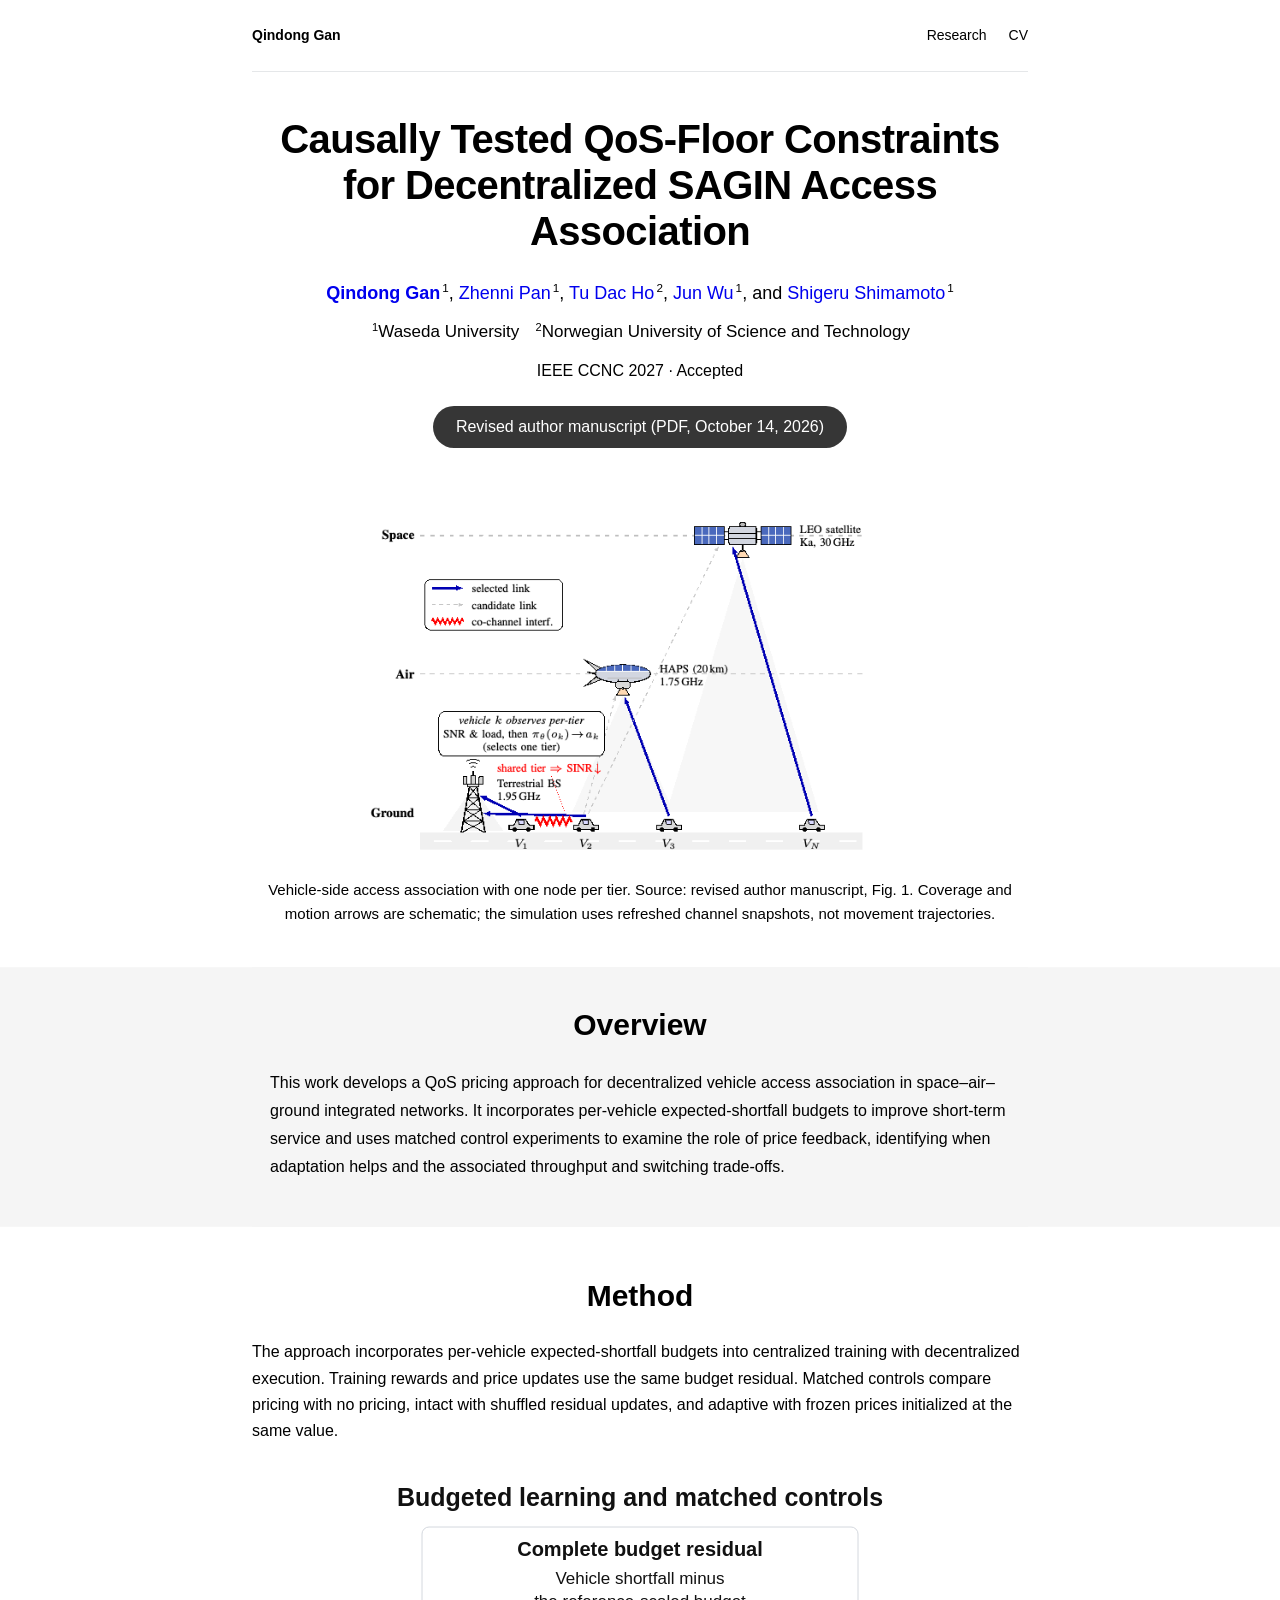
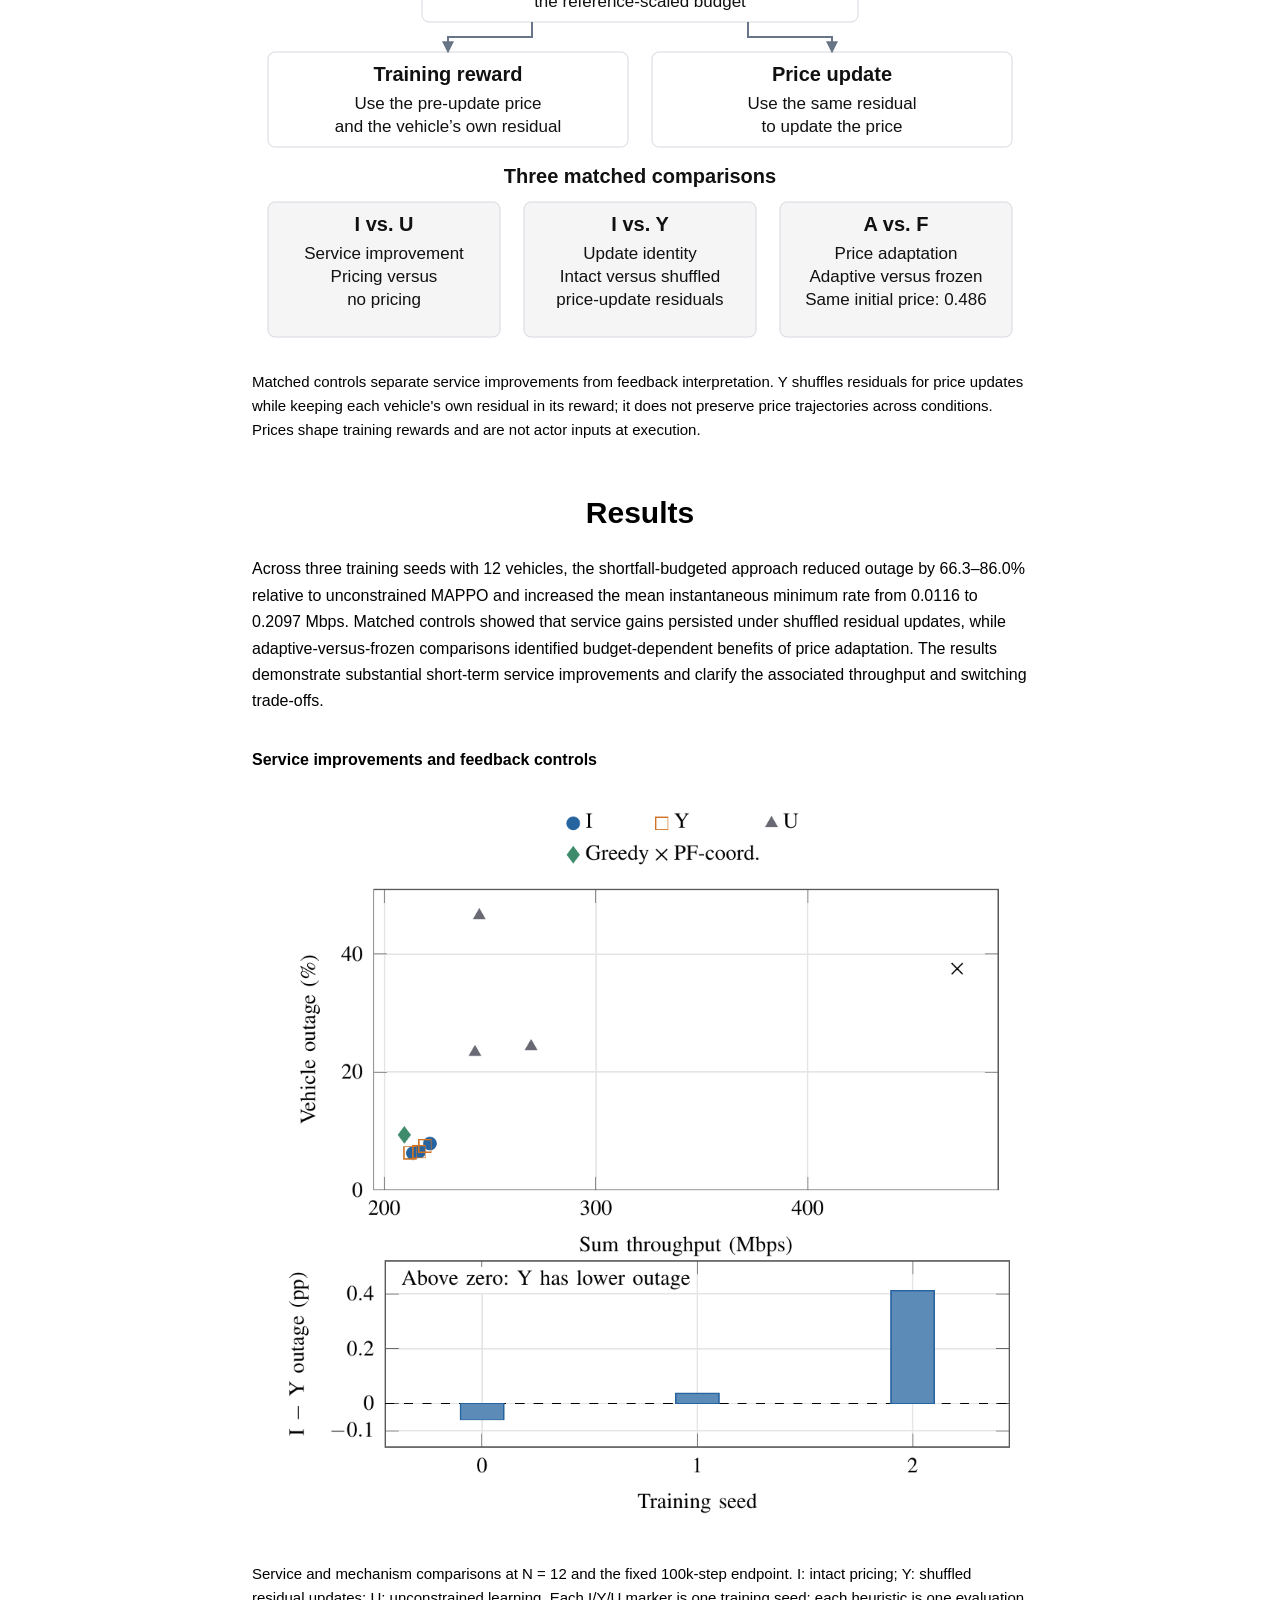
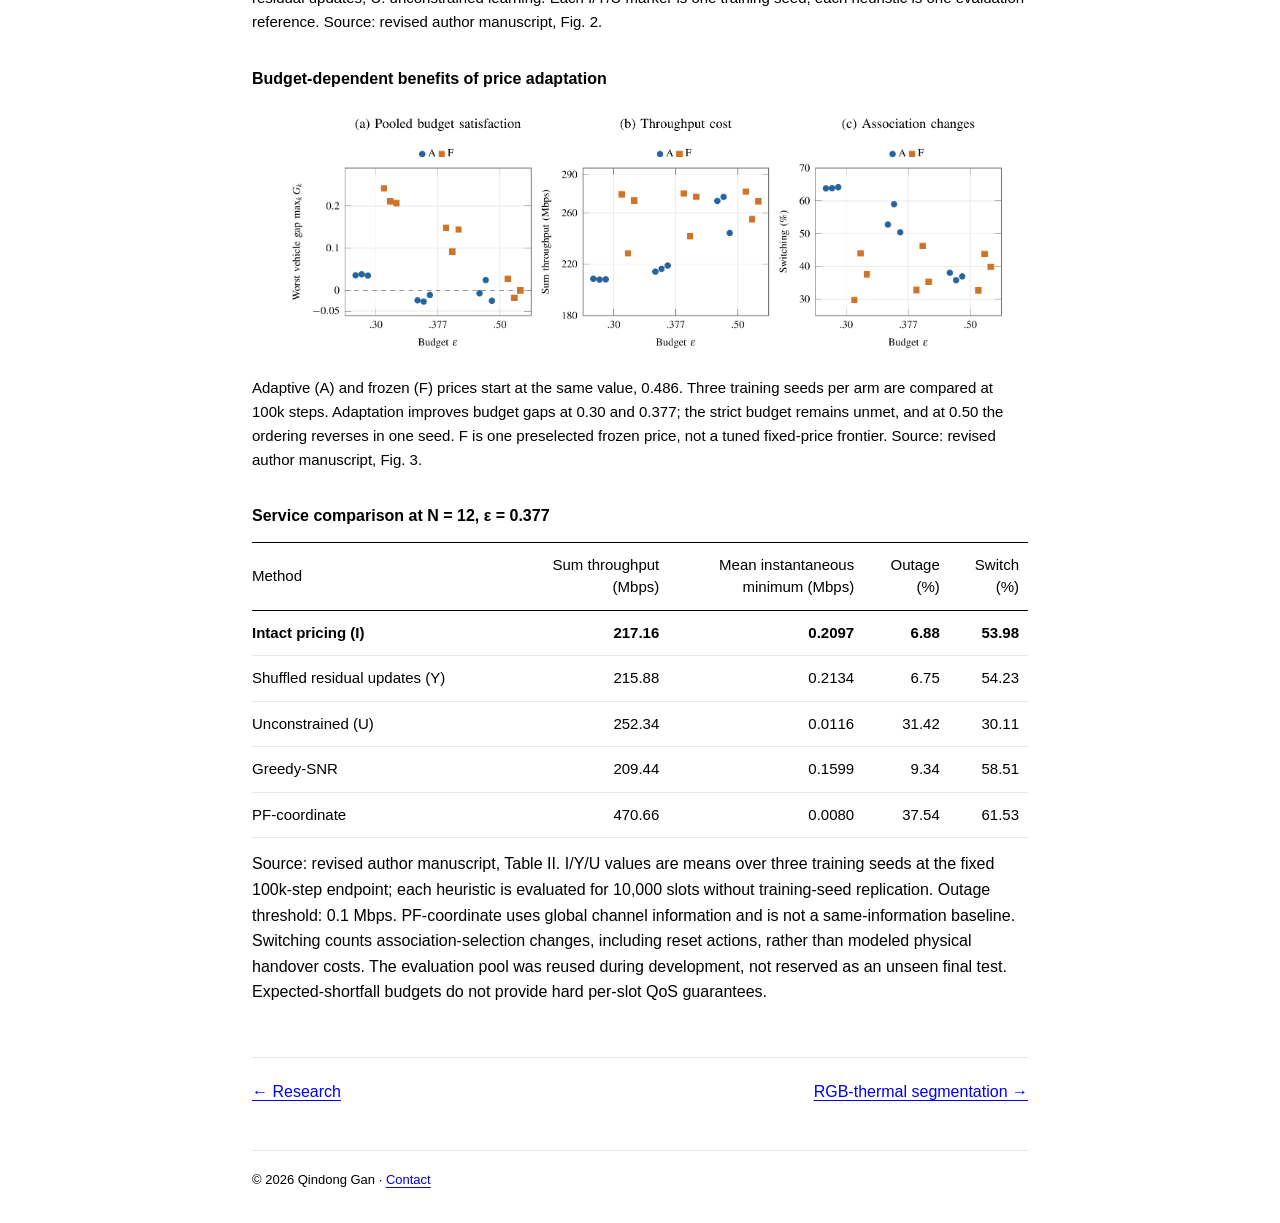
==== commit c513e38b: "Update CCNC 2027 paper title" ====
--- a/projects/constraint-feedback.html
+++ b/projects/constraint-feedback.html
@@ -4,11 +4,11 @@
 <meta charset="utf-8">
 <meta name="viewport" content="width=device-width, initial-scale=1">
 <meta name="description" content="QoS pricing for decentralized SAGIN access association: per-vehicle expected-shortfall budgets, matched feedback controls, and service-throughput-switching trade-offs.">
-<title>Testing Feedback in QoS Pricing for Decentralized SAGIN Access Association | Qindong Gan's Website</title>
+<title>Causally Tested QoS-Floor Constraints for Decentralized SAGIN Access Association | Qindong Gan's Website</title>
 <link rel="icon" href="../assets/favicon.svg" type="image/svg+xml">
 <meta property="og:type" content="website">
 <meta property="og:locale" content="en_US">
-<meta property="og:title" content="Testing Feedback in QoS Pricing for Decentralized SAGIN Access Association | Qindong Gan's Website">
+<meta property="og:title" content="Causally Tested QoS-Floor Constraints for Decentralized SAGIN Access Association | Qindong Gan's Website">
 <meta property="og:description" content="QoS pricing for decentralized SAGIN access association: per-vehicle expected-shortfall budgets, matched feedback controls, and service-throughput-switching trade-offs.">
 <meta property="og:url" content="https://ganqindong.github.io/projects/constraint-feedback.html">
 <meta property="og:image" content="https://ganqindong.github.io/assets/projects/ccnc-system.png">
@@ -24,7 +24,7 @@
 <main id="project-content">
 <article class="project" id="ccnc-project" aria-labelledby="ccnc-title">
 <header class="project-hero">
-<h1 id="ccnc-title">Testing Feedback in QoS Pricing for Decentralized SAGIN Access Association</h1>
+<h1 id="ccnc-title">Causally Tested QoS-Floor Constraints for Decentralized SAGIN Access Association</h1>
 <p class="authors"><a href="../"><strong>Qindong Gan</strong></a><sup>1</sup>, <a href="https://www.csce.waseda.ac.jp/teacher/zhenni-pan">Zhenni Pan</a><sup>1</sup>, <a href="https://www.ntnu.edu/employees/tu.d.ho">Tu Dac Ho</a><sup>2</sup>, <a href="https://waseda.elsevierpure.com/ja/persons/jun-wu/">Jun Wu</a><sup>1</sup>, and <a href="https://www.shimamotolab.sci.waseda.ac.jp/shigeru-shimamoto/">Shigeru Shimamoto</a><sup>1</sup></p>
 <p class="institutions"><sup>1</sup>Waseda University &nbsp; <sup>2</sup>Norwegian University of Science and Technology</p>
 <p class="meta">IEEE CCNC 2027 · Accepted</p>
